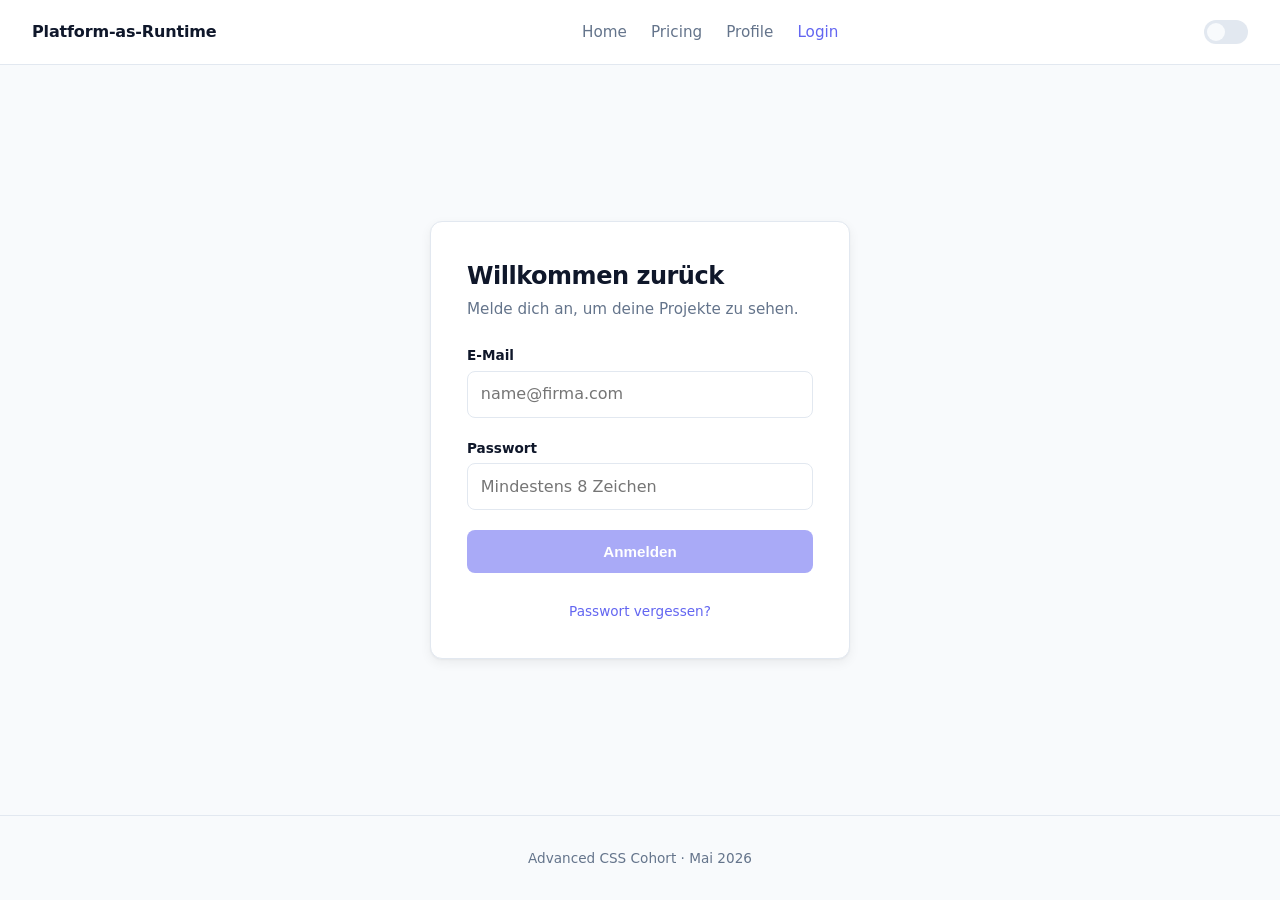
==== login.html @ e336f394 "feat: initial fork of class repo" ====
<!DOCTYPE html>
<html lang="de">
<head>
  <meta charset="UTF-8">
  <meta name="viewport" content="width=device-width, initial-scale=1.0">
  <title>Platform as Runtime — Login</title>
  <link rel="stylesheet" href="tokens.css">
  <link rel="stylesheet" href="base.css">
  <link rel="stylesheet" href="pages.css">
  <link rel="stylesheet" href="transitions.css">
  <link rel="stylesheet" href="tooltips.css">
</head>
<body>
  <header class="site-nav">
    <a href="index.html" class="brand">Platform-as-Runtime</a>
    <nav>
      <a href="index.html">Home</a>
      <a href="pricing.html">Pricing</a>
      <a href="profile.html">Profile</a>
      <a href="login.html" aria-current="page">Login</a>
    </nav>
    <label class="theme-switch" aria-label="Dark Mode umschalten">
      <input type="checkbox" id="theme-toggle">
      <span class="theme-switch-slider"></span>
    </label>
  </header>

  <main class="page page-login">
    <div class="login-card">
      <h1>Willkommen zurück</h1>
      <p class="subtitle">Melde dich an, um deine Projekte zu sehen.</p>

      <form class="login-form" novalidate>
        <div class="field">
          <label for="email">E-Mail</label>
          <input type="email" id="email" name="email" placeholder="name@firma.com" required>
        </div>

        <div class="field">
          <label for="password">Passwort</label>
          <input type="password" id="password" name="password" placeholder="Mindestens 8 Zeichen" required minlength="8">
        </div>

        <button type="submit" class="btn btn-primary">Anmelden</button>

        <p class="forgot"><a href="#">Passwort vergessen?</a></p>
      </form>
    </div>
  </main>

  <footer class="site-footer">
    <p>Advanced CSS Cohort · Mai 2026</p>
  </footer>
</body>
</html>
---- tokens.css ----
/* ============================================================
   TOKENS.CSS — 3-Layer Token-System
   Layer 1 = Primitives, Layer 2 = Semantic, Layer 3 = Component
   Brand-Wechsel = Layer 2 ändern, alle Layer-3-Werte folgen.
   ============================================================ */

/* LAYER 1 — PRIMITIVES (rohe Werte, niemals direkt in Components) */
:root {
  --slate-50:  #f8fafc;
  --slate-100: #f1f5f9;
  --slate-200: #e2e8f0;
  --slate-300: #cbd5e1;
  --slate-500: #64748b;
  --slate-700: #334155;
  --slate-900: #0f172a;
  --indigo-500: #6366f1;
  --white: #ffffff;
  --black: #000000;
}

/* LAYER 2 — SEMANTIC (Bedeutung, nicht Zahl) */
:root {
  --color-brand:        var(--indigo-500);
  --color-text:         var(--slate-900);
  --color-text-muted:   var(--slate-500);
  --color-bg:           var(--slate-50);
  --color-card:         var(--white);
  --color-border:       var(--slate-200);
  --color-muted:        var(--slate-300);
}

/* LAYER 3 — COMPONENT (color-mix derived, oklch) */
:root {
  --color-featured-tint:   color-mix(in oklch, var(--color-brand)  8%, white);
  --color-featured-border: color-mix(in oklch, var(--color-brand) 70%, white);
  --color-button-hover:    color-mix(in oklch, var(--color-brand) 85%, black);
  --color-tooltip-bg:      var(--slate-900);
  --color-tooltip-text:    var(--slate-50);

  --radius-card:   0.75rem;
  --radius-button: 0.5rem;
  --radius-pill:   999px;

  --shadow-card: 0 1px 2px color-mix(in oklch, var(--black) 4%, transparent),
                 0 4px 12px color-mix(in oklch, var(--black) 6%, transparent);
}

/* DARK MODE — activated via :has() when #theme-toggle is checked */
body:has(#theme-toggle:checked) {
  --color-text:         var(--slate-50);
  --color-text-muted:   var(--slate-300);
  --color-bg:           var(--slate-900);
  --color-card:         var(--slate-700);
  --color-border:       var(--slate-500);
  --color-muted:        var(--slate-500);
  --color-tooltip-bg:   var(--slate-50);
  --color-tooltip-text: var(--slate-900);
}
---- base.css ----
/* ============================================================
   BASE.CSS — Reset + Body + Nav + Footer + Buttons
   Wiederverwendbar auf allen Pages.
   ============================================================ */

*,
*::before,
*::after {
  box-sizing: border-box;
  margin: 0;
  padding: 0;
}

html {
  scroll-behavior: smooth;
}

body {
  font-family: system-ui, -apple-system, "Segoe UI", sans-serif;
  background: var(--color-bg);
  color: var(--color-text);
  line-height: 1.5;
  min-height: 100vh;
  display: flex;
  flex-direction: column;
}

/* === Site Navigation (auf allen Pages identisch) === */
.site-nav {
  display: flex;
  justify-content: space-between;
  align-items: center;
  padding: 1.25rem 2rem;
  background: var(--color-card);
  border-bottom: 1px solid var(--color-border);
}

.site-nav .brand {
  font-weight: 700;
  font-size: 1rem;
  color: var(--color-text);
  text-decoration: none;
  letter-spacing: -0.01em;
}

.site-nav nav {
  display: flex;
  gap: 1.5rem;
}

.site-nav nav a {
  color: var(--color-text-muted);
  text-decoration: none;
  font-size: 0.95rem;
  transition: color 0.15s ease;
}

.site-nav nav a:hover,
.site-nav nav a[aria-current="page"] {
  color: var(--color-brand);
}

.site-nav nav a:focus-visible {
  outline: 3px solid var(--color-featured-border);
  outline-offset: 2px;
  border-radius: var(--radius-button);
}

/* === Theme Toggle === */
.theme-switch {
  position: relative;
  display: inline-block;
  width: 44px;
  height: 24px;
  cursor: pointer;
  flex-shrink: 0;
}

.theme-switch input {
  opacity: 0;
  width: 0;
  height: 0;
}

.theme-switch-slider {
  position: absolute;
  inset: 0;
  background: var(--color-border);
  border-radius: var(--radius-pill);
  transition: background 0.25s ease;
}

.theme-switch-slider::before {
  content: "";
  position: absolute;
  width: 18px;
  height: 18px;
  left: 3px;
  bottom: 3px;
  background: var(--color-bg);
  border-radius: 50%;
  transition: transform 0.25s ease;
}

.theme-switch input:checked + .theme-switch-slider {
  background: var(--color-brand);
}

.theme-switch input:checked + .theme-switch-slider::before {
  transform: translateX(20px);
}

.theme-switch input:focus-visible + .theme-switch-slider {
  outline: 3px solid var(--color-featured-border);
  outline-offset: 2px;
}

/* === Main Content === */
.page {
  flex: 1;
  width: 100%;
  max-width: 1100px;
  margin: 0 auto;
  padding: 3rem 2rem;
}

/* === Buttons (geteilt) === */
.btn {
  display: inline-block;
  padding: 0.75rem 1.25rem;
  border-radius: var(--radius-button);
  font-weight: 600;
  font-size: 0.95rem;
  text-decoration: none;
  cursor: pointer;
  border: 1px solid transparent;
  transition: background 0.2s ease, color 0.2s ease, border-color 0.2s ease;
}

.btn-primary {
  background: var(--color-brand);
  color: white;
}

.btn-primary:hover {
  background: var(--color-button-hover);
}

.btn-ghost {
  background: transparent;
  color: var(--color-text);
  border-color: var(--color-border);
}

.btn-ghost:hover {
  border-color: var(--color-brand);
  color: var(--color-brand);
}

.btn:focus-visible {
  outline: 3px solid var(--color-featured-border);
  outline-offset: 2px;
}

/* === Footer === */
.site-footer {
  text-align: center;
  padding: 2rem;
  color: var(--color-text-muted);
  font-size: 0.85rem;
  border-top: 1px solid var(--color-border);
}
---- pages.css ----
/* ============================================================
   PAGES.CSS — Page-spezifische Styles für alle vier Pages.
   Home, Pricing, Profile, Login.
   ============================================================ */

/* ========== HOME ========== */
.page-home .hero {
  text-align: center;
  padding: 3rem 0 4rem;
}

.page-home h1 {
  font-size: clamp(1.75rem, 4vw, 2.75rem);
  font-weight: 800;
  letter-spacing: -0.02em;
  line-height: 1.15;
}

.page-home .lead {
  margin-top: 1.25rem;
  font-size: 1.05rem;
  color: var(--color-text-muted);
  max-width: 640px;
  margin-left: auto;
  margin-right: auto;
}

.page-home .cta-row {
  margin-top: 2rem;
  display: flex;
  gap: 1rem;
  justify-content: center;
  flex-wrap: wrap;
}

.grid-features {
  display: grid;
  grid-template-columns: repeat(auto-fit, minmax(240px, 1fr));
  gap: 1.5rem;
  margin-top: 2rem;
}

.feature-card {
  background: var(--color-card);
  border: 1px solid var(--color-border);
  border-radius: var(--radius-card);
  padding: 1.5rem;
  box-shadow: var(--shadow-card);
}

.feature-card h3 {
  font-size: 1.1rem;
  font-weight: 700;
  margin-bottom: 0.5rem;
}

.feature-card p {
  color: var(--color-text-muted);
  font-size: 0.95rem;
}

/* ========== PRICING ========== */
.page-pricing h1 {
  text-align: center;
  font-size: 2.25rem;
  font-weight: 800;
  letter-spacing: -0.02em;
}

.page-pricing .lead {
  text-align: center;
  color: var(--color-text-muted);
  margin-top: 0.5rem;
  margin-bottom: 2.5rem;
}

.pricing-grid {
  display: grid;
  grid-template-columns: repeat(auto-fit, minmax(260px, 1fr));
  grid-template-rows: auto auto auto 1fr auto;
  gap: 1.5rem;

  /* === ISSUE #2 — Subgrid kommt hier dazu ===
     Aktuell hat jede Card ihre eigene innere Höhe.
     Cards mit unterschiedlich langen Features-Listen sind
     vertikal nicht aligned. Subgrid auf .plan macht jede Row
     in jeder Card gleich hoch. Code in der Lecture, Block B. */
}

.plan {
  background: var(--color-card);
  border: 1px solid var(--color-border);
  border-radius: var(--radius-card);
  padding: 2rem;
  display: grid;
  grid-row: span 5;
  grid-template-rows: subgrid;
  gap: 0.75rem;
  box-shadow: var(--shadow-card);
}

.plan h2 {
  font-size: 1.1rem;
  font-weight: 700;
}

.plan .price {
  font-size: 2.5rem;
  font-weight: 800;
  color: var(--color-brand);
  letter-spacing: -0.02em;
}

.plan .desc {
  color: var(--color-text-muted);
  font-size: 0.95rem;
}

.plan .features {
  list-style: none;
  display: flex;
  flex-direction: column;
  gap: 0.4rem;
  margin: 0.5rem 0;
}

.plan .features li {
  font-size: 0.9rem;
  padding-left: 1.25rem;
  position: relative;
}

.plan .features li::before {
  content: "✓";
  position: absolute;
  left: 0;
  color: var(--color-brand);
  font-weight: 700;
}

.plan .btn {
  align-self: end;
  text-align: center;
}

.plan-featured {
  background: var(--color-featured-tint);
  border: 2px solid var(--color-featured-border);
}

/* ========== PROFILE ========== */
.page-profile .profile-header {
  display: flex;
  gap: 1.5rem;
  align-items: center;
  margin-bottom: 2.5rem;
}

.avatar {
  width: 80px;
  height: 80px;
  border-radius: 50%;
  background: var(--color-featured-tint);
  border: 2px solid var(--color-featured-border);
  display: grid;
  place-items: center;
  font-weight: 800;
  font-size: 1.25rem;
  color: var(--color-brand);
  flex-shrink: 0;
}

.profile-meta h1 {
  font-size: 1.75rem;
  font-weight: 800;
  letter-spacing: -0.02em;
}

.profile-meta .role {
  color: var(--color-text-muted);
  font-size: 0.95rem;
  margin-top: 0.15rem;
}

.profile-meta .bio {
  margin-top: 0.5rem;
  max-width: 480px;
}

.stats {
  display: grid;
  grid-template-columns: repeat(auto-fit, minmax(140px, 1fr));
  gap: 1rem;
}

.stat {
  background: var(--color-card);
  border: 1px solid var(--color-border);
  border-radius: var(--radius-card);
  padding: 1.25rem;
  display: flex;
  flex-direction: column;
  gap: 0.25rem;
  text-align: left;
  cursor: pointer;
  font: inherit;
  color: inherit;
  box-shadow: var(--shadow-card);
  transition: border-color 0.15s ease;
}

.stat:hover {
  border-color: var(--color-featured-border);
}

.stat-value {
  font-size: 1.75rem;
  font-weight: 800;
  color: var(--color-brand);
}

.stat-label {
  font-size: 0.85rem;
  color: var(--color-text-muted);
}

/* ========== LOGIN ========== */
.page-login {
  display: grid;
  place-items: center;
}

.login-card {
  width: 100%;
  max-width: 420px;
  background: var(--color-card);
  border: 1px solid var(--color-border);
  border-radius: var(--radius-card);
  padding: 2.25rem;
  box-shadow: var(--shadow-card);
}

.login-card h1 {
  font-size: 1.5rem;
  font-weight: 800;
  letter-spacing: -0.02em;
}

.login-card .subtitle {
  color: var(--color-text-muted);
  font-size: 0.95rem;
  margin-top: 0.25rem;
  margin-bottom: 1.5rem;
}

.login-form {
  display: flex;
  flex-direction: column;
  gap: 1.25rem;
}

.field {
  display: flex;
  flex-direction: column;
  gap: 0.35rem;
}

.field label {
  font-size: 0.85rem;
  font-weight: 600;
}

.field input {
  padding: 0.65rem 0.8rem;
  border: 1px solid var(--color-border);
  border-radius: var(--radius-button);
  font: inherit;
  background: var(--color-card);
  transition: border-color 0.15s ease, box-shadow 0.15s ease;
}

.field input:focus {
  outline: none;
  border-color: var(--color-brand);
  box-shadow: 0 0 0 3px var(--color-featured-tint);
}

.login-form:has(input:placeholder-shown) .btn {
  opacity: 0.55;
  cursor: not-allowed;
}

.forgot {
  text-align: center;
  font-size: 0.85rem;
  margin-top: 0.5rem;
}

.forgot a {
  color: var(--color-brand);
  text-decoration: none;
}
---- transitions.css ----
/* ============================================================
   TRANSITIONS.CSS — View Transitions API
   Diese Datei ist absichtlich fast leer.
   Die Lecture füllt sie zwischen den Markern.

   Issues, die hier gelöst werden:
     · Issue #1 — Page-Transitions zwischen allen vier Pages
     · Issue #4 — view-transition-name Collision (Hyrum's Law)
   ============================================================ */


/* === BEGIN ISSUE #1 — View Transitions Opt-In === */
/*  Wir aktivieren View Transitions als Opt-In für die ganze
    Page. Eine Zeile reicht. Browser ohne Support ignorieren
    es stillschweigend.                                        */
@view-transition {
    navigation:auto;
}


/* === END ISSUE #1 === */


/* === BEGIN ISSUE #1 — Custom Animation für Page-Wechsel === */
/*  Default-Transition ist ein Crossfade. Wir bauen ein leichtes
    Slide-In, das sich nach Linear/Vercel anfühlt.             */
::view-transition-old(root){
    animation: 250ms cubic-bezier(0.4, 0, 0.2, 1) both fade-slide-out;
}

::view-transition-new(root){
    animation: 250ms cubic-bezier(0.4, 0, 0.2, 1) both fade-slide-in;
}

@keyframes fade-slide-out{
    to{
        opacity: 0;
        transform: translateY(-8px);
    }
}

@keyframes fade-slide-in {
    from{
        opacity: 0;
        transform: translateY(8px);
    }
}


/* === END ISSUE #1 === */


/* === BEGIN ISSUE #4 — Eindeutige Transition-Names === */
/*  Wenn mehrere Elemente auf zwei Pages denselben
    view-transition-name haben, wirft der Browser einen Fehler.
    Wir geben jeder Pricing-Card einen eindeutigen Name.       */



/* === END ISSUE #4 === */
---- tooltips.css ----
/* ============================================================
   TOOLTIPS.CSS — Anchor Positioning API
   Diese Datei ist absichtlich fast leer.
   Die Lecture füllt sie zwischen den Markern.

   Issue, das hier gelöst wird:
     · Issue #3 — Tooltips auf Profile-Stats ohne JS-Library
   ============================================================ */


/* === BEGIN ISSUE #3 — Anchor Setup === */
/*  Jede .stat wird zu einem Anker, an dem ein Tooltip hängt.
    Wir benutzen anchor-name, position-anchor und das
    ::after-Pseudo-Element für den Tooltip-Inhalt.            */

.stat {
  anchor-name: --stat;
  position: relative;
}

.stat:nth-child(1) { anchor-name: --stat-1; }
.stat:nth-child(2) { anchor-name: --stat-2; }
.stat:nth-child(3) { anchor-name: --stat-3; }

.stat[data-tooltip]::after {
  content: attr(data-tooltip);
  position: absolute;
  bottom: anchor(top);
  left: anchor(center);
  white-space: nowrap;
  pointer-events: none;
  background: var(--color-tooltip-bg);
  color: var(--color-tooltip-text);
  font-size: 0.8rem;
  font-weight: 500;
  padding: 0.4rem 0.65rem;
  border-radius: var(--radius-button);
  box-shadow: var(--shadow-card);
  opacity: 0;
  translate: -50% 0px;
  transition: opacity 0.15s ease, translate 0.15s ease;
}

.stat:nth-child(1)[data-tooltip]::after { position-anchor: --stat-1; }
.stat:nth-child(2)[data-tooltip]::after { position-anchor: --stat-2; }
.stat:nth-child(3)[data-tooltip]::after { position-anchor: --stat-3; }

/* === END ISSUE #3 === */


/* === BEGIN ISSUE #3 — Tooltip Visual + Position === */
/*  Tooltip ist standardmäßig versteckt. Auf :hover und :focus
    erscheint er, positioniert über dem Anker.                */

.stat:hover::after, .stat:focus-visible::after {
  opacity: 1;
  translate: -50% -8px;
}

/* === END ISSUE #3 === */


/* === BEGIN ISSUE #5 — @supports Fallback === */
/*  Anchor Positioning läuft Mai 2026 nur in Chromium-Browsern.
    Firefox + Safari sehen einen einfachen, statischen Fallback.
    Das gehört in @supports, damit moderne Browser den Block
    sehen, ältere ihn überspringen.                            */

@supports not (anchor-name: --test) {
  .stat[data-tooltip]::after {
    bottom: 100%;
    left: 50%;
    translate: -50% -8px;
  }
}

/* === END ISSUE #5 === */
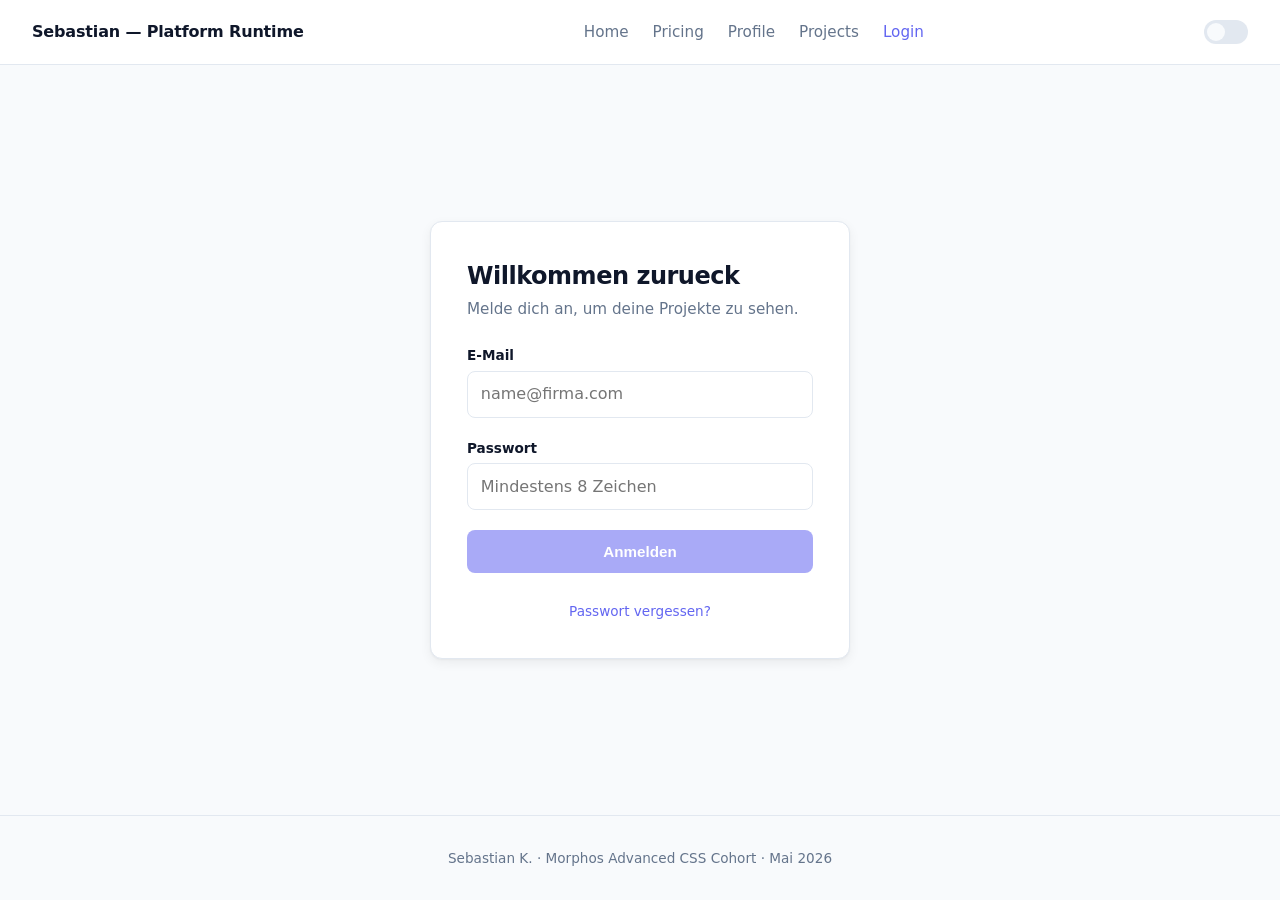
==== commit cd33f470: "feat: personal platform-runtime with production-grade CSS Path A (Fundamentals) + Path B (Advanced) " ====
--- a/login.html
+++ b/login.html
@@ -3,20 +3,22 @@
 <head>
   <meta charset="UTF-8">
   <meta name="viewport" content="width=device-width, initial-scale=1.0">
-  <title>Platform as Runtime — Login</title>
+  <title>Sebastian — Login</title>
   <link rel="stylesheet" href="tokens.css">
   <link rel="stylesheet" href="base.css">
   <link rel="stylesheet" href="pages.css">
   <link rel="stylesheet" href="transitions.css">
   <link rel="stylesheet" href="tooltips.css">
+  <link rel="stylesheet" href="effects.css">
 </head>
 <body>
   <header class="site-nav">
-    <a href="index.html" class="brand">Platform-as-Runtime</a>
+    <a href="index.html" class="brand">Sebastian — Platform Runtime</a>
     <nav>
       <a href="index.html">Home</a>
       <a href="pricing.html">Pricing</a>
       <a href="profile.html">Profile</a>
+      <a href="projects.html">Projects</a>
       <a href="login.html" aria-current="page">Login</a>
     </nav>
     <label class="theme-switch" aria-label="Dark Mode umschalten">
@@ -27,7 +29,7 @@
 
   <main class="page page-login">
     <div class="login-card">
-      <h1>Willkommen zurück</h1>
+      <h1>Willkommen zurueck</h1>
       <p class="subtitle">Melde dich an, um deine Projekte zu sehen.</p>
 
       <form class="login-form" novalidate>
@@ -49,7 +51,7 @@
   </main>
 
   <footer class="site-footer">
-    <p>Advanced CSS Cohort · Mai 2026</p>
+    <p>Sebastian K. · Morphos Advanced CSS Cohort · Mai 2026</p>
   </footer>
 </body>
 </html>
--- a/tokens.css
+++ b/tokens.css
@@ -30,6 +30,13 @@
 }
 
 /* LAYER 3 — COMPONENT (color-mix derived, oklch) */
+/* Cascade-Frage:
+   1. --color-brand ist auf Layer 2 (Semantic) definiert.
+   2. Wenn ich in .login-card --color-brand neu setze, wuerden alle Layer-3-Tokens
+      (featured-tint, featured-border, button-hover) innerhalb der .login-card
+      automatisch den neuen Wert verwenden — Cascade-Vererbung greift lokal.
+   3. Das waere eine gute Idee fuer lokale Branding-Varianten (z.B. Error-State),
+      aber gefaehrlich wenn unbewusst gemacht — alle abgeleiteten Tokens aendern sich mit. */
 :root {
   --color-featured-tint:   color-mix(in oklch, var(--color-brand)  8%, white);
   --color-featured-border: color-mix(in oklch, var(--color-brand) 70%, white);
--- a/base.css
+++ b/base.css
@@ -26,6 +26,7 @@
 }
 
 /* === Site Navigation (auf allen Pages identisch) === */
+/* Specificity: (0, 0, 1, 0) — eine Klasse */
 .site-nav {
   display: flex;
   justify-content: space-between;
@@ -55,7 +56,9 @@
   transition: color 0.15s ease;
 }
 
+/* Specificity: (0, 0, 2, 2) — zwei Klassen/Pseudo-Klassen + zwei Types */
 .site-nav nav a:hover,
+/* Specificity: (0, 0, 2, 2) — eine Klasse + ein Attribut + zwei Types */
 .site-nav nav a[aria-current="page"] {
   color: var(--color-brand);
 }
@@ -137,6 +140,7 @@
   transition: background 0.2s ease, color 0.2s ease, border-color 0.2s ease;
 }
 
+/* Specificity: (0, 0, 2, 0) — zwei Klassen */
 .btn-primary {
   background: var(--color-brand);
   color: white;
--- a/pages.css
+++ b/pages.css
@@ -87,6 +87,12 @@
      in jeder Card gleich hoch. Code in der Lecture, Block B. */
 }
 
+/* Box-Model-Frage: was waere die tatsaechliche Breite einer .plan-Card,
+   wenn box-sizing NICHT border-box waere?
+   Antwort: Bei content-box waere die Breite = content-width + 2*padding(2rem=32px) + 2*border(1px)
+   = content-width + 64px + 2px = content-width + 66px.
+   Da .plan in einem Grid mit minmax(260px, 1fr) liegt, waere die Card bei 260px Content
+   tatsaechlich 260 + 66 = 326px breit — das Grid wuerde ueberlaufen. */
 .plan {
   background: var(--color-card);
   border: 1px solid var(--color-border);
@@ -300,3 +306,86 @@
   color: var(--color-brand);
   text-decoration: none;
 }
+
+/* ========== PROJECTS ========== */
+.page-projects h1 {
+  text-align: center;
+  font-size: 2.25rem;
+  font-weight: 800;
+  letter-spacing: -0.02em;
+}
+
+.page-projects .lead {
+  text-align: center;
+  color: var(--color-text-muted);
+  margin-top: 0.5rem;
+  margin-bottom: 2.5rem;
+}
+
+.projects-grid {
+  display: grid;
+  grid-template-columns: repeat(auto-fit, minmax(260px, 1fr));
+  grid-template-rows: auto auto auto 1fr auto;
+  gap: 1.5rem;
+}
+
+.project-card {
+  background: var(--color-card);
+  border: 1px solid var(--color-border);
+  border-radius: var(--radius-card);
+  padding: 1.5rem;
+  display: grid;
+  grid-row: span 5;
+  grid-template-rows: subgrid;
+  gap: 0.5rem;
+  box-shadow: var(--shadow-card);
+  transition: border-color 0.15s ease;
+}
+
+.project-card:hover {
+  border-color: var(--color-featured-border);
+}
+
+.project-icon {
+  font-size: 1.5rem;
+  color: var(--color-brand);
+}
+
+.project-card h2 {
+  font-size: 1.1rem;
+  font-weight: 700;
+}
+
+.project-desc {
+  color: var(--color-text-muted);
+  font-size: 0.9rem;
+}
+
+.project-tags {
+  list-style: none;
+  display: flex;
+  flex-wrap: wrap;
+  gap: 0.4rem;
+  margin: 0.25rem 0;
+}
+
+.project-tags li {
+  font-size: 0.75rem;
+  font-weight: 600;
+  padding: 0.2rem 0.5rem;
+  border-radius: var(--radius-pill);
+  background: var(--color-featured-tint);
+  color: var(--color-brand);
+  border: 1px solid var(--color-featured-border);
+}
+
+.project-status {
+  font-size: 0.8rem;
+  color: var(--color-text-muted);
+  align-self: end;
+}
+
+.project-featured {
+  background: var(--color-featured-tint);
+  border: 2px solid var(--color-featured-border);
+}
--- a/transitions.css
+++ b/transitions.css
@@ -55,6 +55,29 @@
     view-transition-name haben, wirft der Browser einen Fehler.
     Wir geben jeder Pricing-Card einen eindeutigen Name.       */
 
+.plan:nth-child(1) { view-transition-name: plan-starter; }
+.plan:nth-child(2) { view-transition-name: plan-pro; }
+.plan:nth-child(3) { view-transition-name: plan-enterprise; }
+
+/* === END ISSUE #4 === */
 
 
-/* === END ISSUE #4 === */
+/* === A4: prefers-reduced-motion — a11y-aware Animations === */
+
+@media (prefers-reduced-motion: reduce) {
+  ::view-transition-old(root),
+  ::view-transition-new(root) {
+    animation: none;
+  }
+}
+
+@media (prefers-reduced-motion: reduce) {
+  *,
+  *::before,
+  *::after {
+    animation-duration: 0.01ms !important;
+    animation-iteration-count: 1 !important;
+    transition-duration: 0.01ms !important;
+    scroll-behavior: auto !important;
+  }
+}
--- a/tooltips.css
+++ b/tooltips.css
@@ -39,6 +39,9 @@
   opacity: 0;
   translate: -50% 0px;
   transition: opacity 0.15s ease, translate 0.15s ease;
+
+  /* A3: position-try — Edge-Detection fuer Viewport-Raender */
+  position-try-fallbacks: flip-block, flip-inline, flip-block flip-inline;
 }
 
 .stat:nth-child(1)[data-tooltip]::after { position-anchor: --stat-1; }
--- a/effects.css
+++ b/effects.css
@@ -0,0 +1,63 @@
+/* ============================================================
+   EFFECTS.CSS — @property-driven Animations + @scope Isolation
+   Path B Advanced Topics: A1 (Conic Glow) + A2 (@scope)
+   ============================================================ */
+
+/* === A1: @property Animated Conic-Gradient Border === */
+
+@property --pro-glow-angle {
+  syntax: '<angle>';
+  initial-value: 0deg;
+  inherits: false;
+}
+
+.plan-featured {
+  position: relative;
+}
+
+.plan-featured::before {
+  content: '';
+  position: absolute;
+  inset: -2px;
+  z-index: -1;
+  border-radius: var(--radius-card);
+  background: conic-gradient(
+    from var(--pro-glow-angle),
+    var(--color-brand) 0%,
+    transparent 30%,
+    transparent 70%,
+    var(--color-brand) 100%
+  );
+  animation: pro-glow-rotate 6s linear infinite;
+}
+
+@keyframes pro-glow-rotate {
+  to { --pro-glow-angle: 360deg; }
+}
+
+/* === A2: @scope Component Isolation === */
+
+@scope (.glow-card) {
+  :scope {
+    position: relative;
+    overflow: hidden;
+  }
+
+  :scope::after {
+    content: '';
+    position: absolute;
+    inset: 0;
+    background: radial-gradient(
+      circle at var(--mouse-x, 50%) var(--mouse-y, 50%),
+      color-mix(in oklch, var(--color-brand) 15%, transparent) 0%,
+      transparent 60%
+    );
+    pointer-events: none;
+    opacity: 0;
+    transition: opacity 0.3s ease;
+  }
+
+  :scope:hover::after {
+    opacity: 1;
+  }
+}
